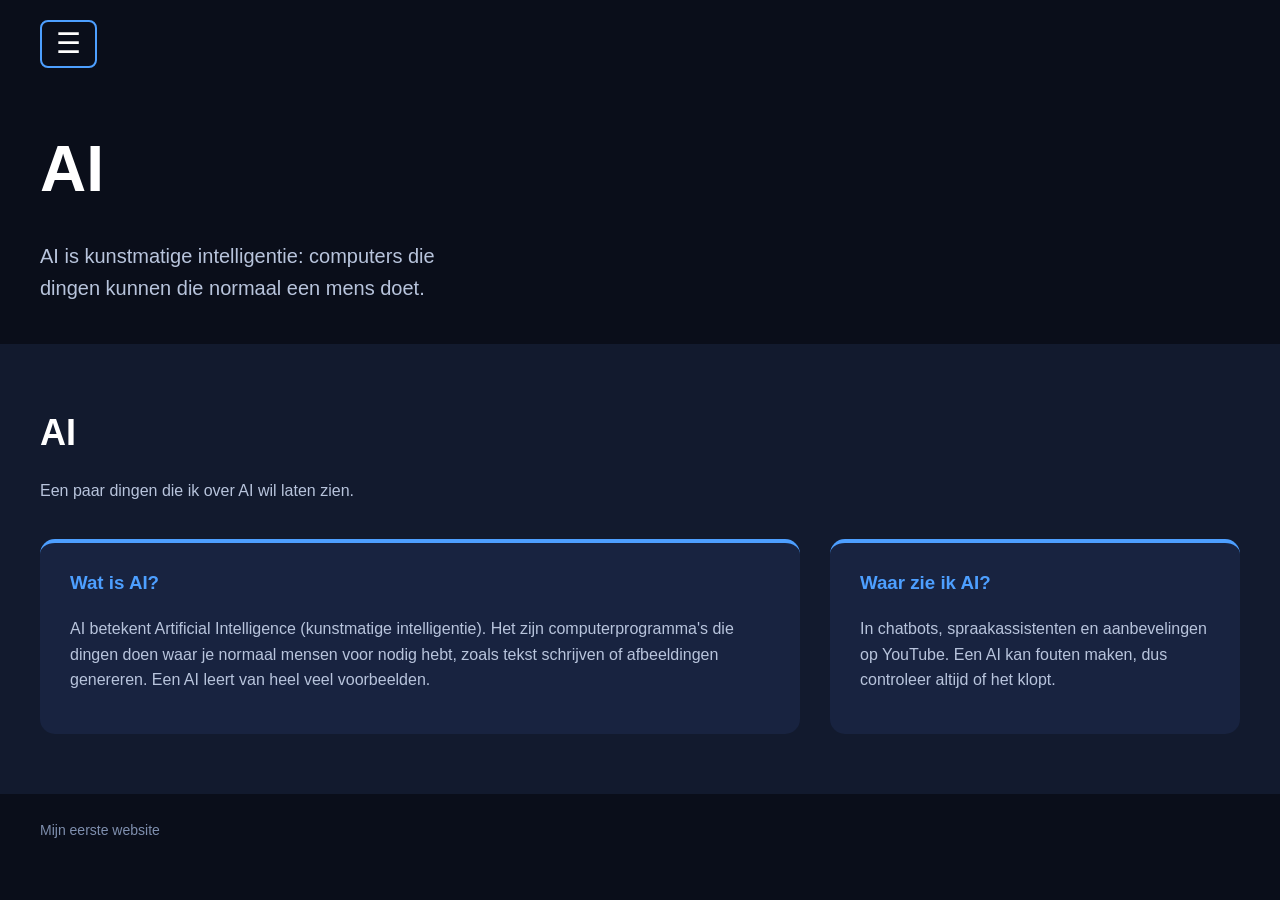
==== ai.html @ fea79978 "Officieel" ====
<!DOCTYPE html> <!-- dit is de pagina over ai -->
<html lang="nl"> <!-- hier begint de pagina -->
  <head>
    <title>AI</title>
    <meta charset="utf-8">
    <!-- zodat de pagina ook op een telefoon goed past -->
    <meta name="viewport" content="width=device-width, initial-scale=1">
    <!-- hier koppel ik het css-bestand aan deze pagina -->
    <link rel="stylesheet" type="text/css" href="opmaak.css">
  </head>
  <body>

    <!-- deze pagina heeft geen foto rechts, daarom de klasse boven-zonder-foto -->
    <div class="boven boven-zonder-foto">

      <div class="links">
        <!-- hamburgermenu: details/summary is een ingebouwd html-element, klik op summary om open of dicht te klappen -->
        <details class="menubalk">
          <summary>☰</summary>
          <ul class="menu">
            <li><a href="index.html">Home</a></li>
            <li><a href="binairstelsel.html">Binair stelsel</a></li>
            <li><a href="kleurmodellen.html">Kleurmodellen</a></li>
            <li><a href="compressie.html">Compressie</a></li>
            <li><a class="actief" href="ai.html">AI</a></li>
          </ul>
        </details>

        <h1>AI</h1>
        <p>AI is kunstmatige intelligentie: computers die dingen kunnen die normaal een mens doet.</p>
      </div>

    </div>

    <!-- onderste deel: wat is AI en waar zie ik het -->
    <div class="wat">
      <h2>AI</h2>
      <p>Een paar dingen die ik over AI wil laten zien.</p>

      <div class="kolommen">
        <div class="kolom1">
          <h3>Wat is AI?</h3>
          <p>AI betekent Artificial Intelligence (kunstmatige intelligentie). Het zijn computerprogramma's die dingen doen waar je normaal mensen voor nodig hebt, zoals tekst schrijven of afbeeldingen genereren. Een AI leert van heel veel voorbeelden.</p>
        </div>
        <div class="kolom2">
          <h3>Waar zie ik AI?</h3>
          <p>In chatbots, spraakassistenten en aanbevelingen op YouTube. Een AI kan fouten maken, dus controleer altijd of het klopt.</p>
        </div>
      </div>
    </div>

    <footer>Mijn eerste website</footer>

  </body>
</html>
---- opmaak.css ----
/* ===== ALGEMEEN: dingen die voor de hele site gelden ===== */

/* body = de hele pagina. Donkerblauwe achtergrond, witte tekst, klaar */
body {
  margin: 0;                      /* geen rand om de pagina heen */
  background-color: #0a0e1a;      /* donkerblauw, lijkt me gewoon cool */
  color: white;                   /* tekstkleur, want donker + zwarte tekst = niks zien */
  font-family: Arial, sans-serif; /* lettertype, Arial is saai maar werkt altijd */
  line-height: 1.6;               /* ruimte tussen de regels, anders lijkt het een brij */
}

/* alle paragrafen (p) iets grijsblauw ipv wit, ziet er rustiger uit */
p {
  color: #b8c4dc;
}

/* alle links blauw, anders zijn ze paars/lelijk */
a {
  color: #4d9fff;
}


/* ===== MENU (het hamburgerding bovenin) ===== */

/* de doos om het hele menu heen */
.menubalk {
  position: relative;   /* nodig zodat het uitklapmenu eronder blijft hangen */
  margin-bottom: 50px;  /* ruimte onder het knopje zodat het niet tegen de titel plakt */
}

/* het knopje met die 3 streepjes ☰ */
.menubalk summary {
  cursor: pointer;               /* handje als je er met je muis op staat */
  display: inline-block;         /* knopje is zo breed als nodig, niet de hele regel */
  font-size: 28px;               /* groot genoeg om op te klikken */
  line-height: 1;
  padding: 8px 14px;             /* ruimte binnen het knopje */
  border: 2px solid #4d9fff;     /* blauw randje */
  border-radius: 8px;            /* afgeronde hoekjes */
  list-style: none;              /* haalt het standaard pijltje weg */
}

/* het standaard pijltje weghalen voor Chrome en dat soort browsers */
.menubalk summary::-webkit-details-marker {
  display: none;
}

/* als het menu open is wordt het knopje felblauw */
.menubalk[open] summary {
  background-color: #1e4fd8;
}

/* de lijst met links die uitklapt */
.menu {
  position: absolute;            /* zweeft los over de rest heen */
  top: 55px;                     /* 55px van boven = net onder het knopje */
  left: 0;                       /* helemaal links */
  margin: 0;
  padding: 0;
  list-style-type: none;         /* geen bolletjes voor de lijst */
  background-color: #121a2e;
  border: 2px solid #4d9fff;
  border-radius: 8px;
  overflow: hidden;              /* zodat de hoekjes mooi rond blijven */
  min-width: 190px;              /* minimaal zo breed, anders wordt het smal */
  z-index: 10;                   /* ligt boven de andere dingen, anders verdwijnt het eronder */
}

/* elke link in het menu */
.menu li a {
  display: block;                /* hele balk is klikbaar, niet alleen de tekst */
  color: white;
  padding: 14px 20px;            /* eerst boven/onder, dan links/rechts */
  text-decoration: none;         /* geen streepje onder de link */
  transition: background-color 0.15s ease; /* kleur verandert soepel ipv ineens */
}

/* als je er met je muis overheen gaat (hover) wordt het blauw */
.menu li a:hover {
  background-color: #1e4fd8;
}

/* de pagina waar je nu op zit is altijd blauw */
.menu li a.actief {
  background-color: #1e4fd8;
}


/* ===== BOVENSTE DEEL: tekst links, foto rechts ===== */

/* flex = dingen naast elkaar zetten ipv onder elkaar */
.boven {
  display: flex;
}

/* de tekstkant, 50% van de breedte */
.links {
  width: 50%;
  padding: 20px 40px;            /* ruimte binnenin zodat de tekst niet tegen de rand zit */
  box-sizing: border-box;        /* padding telt mee in de 50%, anders past het niet */
}

/* als er geen foto is mag de tekst de hele breedte (tot 700px) */
.boven-zonder-foto .links {
  width: 100%;
  max-width: 700px;
}

/* de grote titel */
h1 {
  font-size: 64px;               /* groot, het is de titel */
  margin: 10px 0 10px 0;         /* boven, rechts, onder, links */
}

/* paragrafen in de tekstkant: iets groter en niet te breed */
.links p {
  font-size: 20px;
  max-width: 420px;              /* anders worden de regels te lang om te lezen */
}

/* de knop ("Bekijk wat ik doe") */
.knop {
  display: inline-block;
  margin-top: 20px;
  padding: 12px 28px;
  background-color: #1e4fd8;
  color: white;
  text-decoration: none;         /* geen streepje onder de tekst */
  border-radius: 30px;           /* heel rond, dan lijkt het een echte knop */
  transition: background-color 0.15s ease;
}

/* knop wordt lichter als je er overheen gaat */
.knop:hover {
  background-color: #4d9fff;
}

/* de fotokant, de andere 50% */
.foto {
  width: 50%;
}

/* de foto zelf */
.foto img {
  display: block;                /* haalt een vervelend gaatje onder de foto weg */
  width: 100%;                   /* foto vult het hele vak */
  height: 100%;
  object-fit: cover;             /* foto wordt bijgesneden zodat hij past, niet uitgerekt */
  border-bottom-left-radius: 200px; /* grote ronde hoek linksonder, voor de looks */
}

/* alleen voor de binaire stelsel pagina: hele afbeelding laten zien, niks afsnijden */
.foto-binair img {
  object-fit: contain;
}


/* ===== "WAT IK DOE" GEDEELTE ===== */

/* het lichtere vak onder de bovenkant */
.wat {
  background-color: #121a2e;
  padding: 60px 40px;            /* veel ruimte, dan ziet het er minder volgepropt uit */
}

/* kopjes van niveau 2 */
h2 {
  font-size: 36px;
  margin: 0 0 5px 0;
}

/* de twee vakken naast elkaar (Informatica en Gamen) */
.kolommen {
  display: flex;                 /* naast elkaar */
  gap: 30px;                     /* ruimte tussen de vakken */
  margin-top: 35px;
}

/* eerste vak is 2x zo breed als het tweede (2 tegen 1) */
.kolom1 {
  flex: 2;
}

.kolom2 {
  flex: 1;
}

/* opmaak die voor allebei de vakken hetzelfde is, daarom 1 keer opgeschreven met een komma */
.kolom1, .kolom2 {
  background-color: #182340;
  padding: 25px 30px;
  border-radius: 15px;
  border-top: 4px solid #4d9fff; /* blauw streepje bovenaan, ziet er netjes uit */
  transition: transform 0.15s ease;
}

/* vakje springt een beetje omhoog als je erop gaat staan */
.kolom1:hover, .kolom2:hover {
  transform: translateY(-4px);   /* 4px omhoog (min = omhoog, vreemd maar waar) */
}

/* kopjes van niveau 3 in de vakken */
h3 {
  color: #4d9fff;
  margin-top: 0;                 /* anders zit er te veel ruimte boven */
}


/* ===== ONDERKANT ===== */

/* het stukje helemaal onderaan de pagina */
footer {
  padding: 25px 40px;
  color: #7f8fae;                /* grijs, mag niet te veel opvallen */
  font-size: 14px;
}


/* ===== TABEL (binair stelsel pagina) ===== */

table {
  border-collapse: collapse;     /* randjes van de vakjes plakken aan elkaar ipv dubbele lijnen */
  margin-top: 20px;
}

/* th = kop van een kolom, td = gewoon vakje. Allebei krijgen dit */
th, td {
  border: 1px solid #2a3a5c;     /* dun randje om elk vakje */
  padding: 10px 16px;
  text-align: center;            /* getallen in het midden */
}

/* de bovenste rij (128, 64, 32...) iets anders van kleur */
th {
  background-color: #182340;
  color: #4d9fff;
}

/* de vakjes eronder (0 en 1) */
td {
  color: #b8c4dc;
}


/* ===== AFBEELDING OP DE KLEURMODELLEN PAGINA ===== */

.kleurenfoto {
  margin-top: 30px;
  max-width: 480px;              /* niet te groot */
}

.kleurenfoto img {
  width: 100%;                   /* past zich aan aan het vak waar hij in zit */
  border-radius: 15px;           /* afgeronde hoekjes */
}


/* ===== TELEFOON ===== */

/* alles hieronder werkt alleen als het scherm 700px of smaller is (dus telefoon) */
@media (max-width: 700px) {
  /* niks meer naast elkaar, alles gewoon onder elkaar */
  .boven, .kolommen {
    display: block;
  }
  /* tekst en foto nemen de hele breedte */
  .links, .foto {
    width: 100%;
  }
  /* foto niet te hoog op een telefoon */
  .foto img {
    height: 250px;
  }
  /* titel kleiner, anders past hij niet */
  h1 {
    font-size: 44px;
  }
  /* de ronde hoek van de foto ook kleiner */
  .foto img {
    border-bottom-left-radius: 80px;
  }
  /* beetje ruimte tussen de vakken die nu onder elkaar staan */
  .kolom1, .kolom2 {
    margin-bottom: 20px;
  }
}


/* ===== NIEUW: extra dingen voor de nieuwe pagina's (zelfde kleuren als de rest van de site) ===== */

/* meerdere h2's in het lichte vak: wat ruimte ertussen, behalve bij de eerste */
.wat h2 { margin-top: 45px; }
.wat h2:first-child { margin-top: 0; }

/* brede tabel mag zijwaarts scrollen op een telefoon, zodat de pagina niet breder wordt */
.scroll { overflow-x: auto; }

/* kleurvakje in de tabel en bij de kleurkiezer: breedte 60px, hoogte 24px */
.vak {
  width: 60px;
  height: 24px;
  margin: 0 auto;                /* in het midden van het vakje */
  border: 1px solid #b8c4dc;
  border-radius: 6px;
}

/* invoervakjes: donker met blauw randje, past bij de rest */
input {
  width: 80px;
  padding: 8px;
  background-color: #0a0e1a;
  color: white;                  /* tekstkleur in het vakje */
  border: 2px solid #4d9fff;
  border-radius: 8px;
  font-size: 16px;
}

/* een knop die een echte button is (ipv een link) */
button.knop {
  border: none;
  cursor: pointer;
  font-size: 16px;
  margin-top: 0;
}

/* de uitkomst van een rekenhulp: groot en wit */
.uitvoer {
  font-size: 28px;
  color: white;
  font-weight: bold;
}

/* afbeelding die een link naar een video is */
.videolink img {
  display: block;
  width: 100%;
  border-radius: 15px;
  border: 2px solid #4d9fff;
}

/* het spel Binary Bonanza (iframe): breedte 100% tot 700px, hoogte 500px */
iframe.spel {
  display: block;
  width: 100%;
  max-width: 700px;
  height: 500px;
  margin-top: 20px;
  border: 2px solid #4d9fff;
  border-radius: 15px;
}
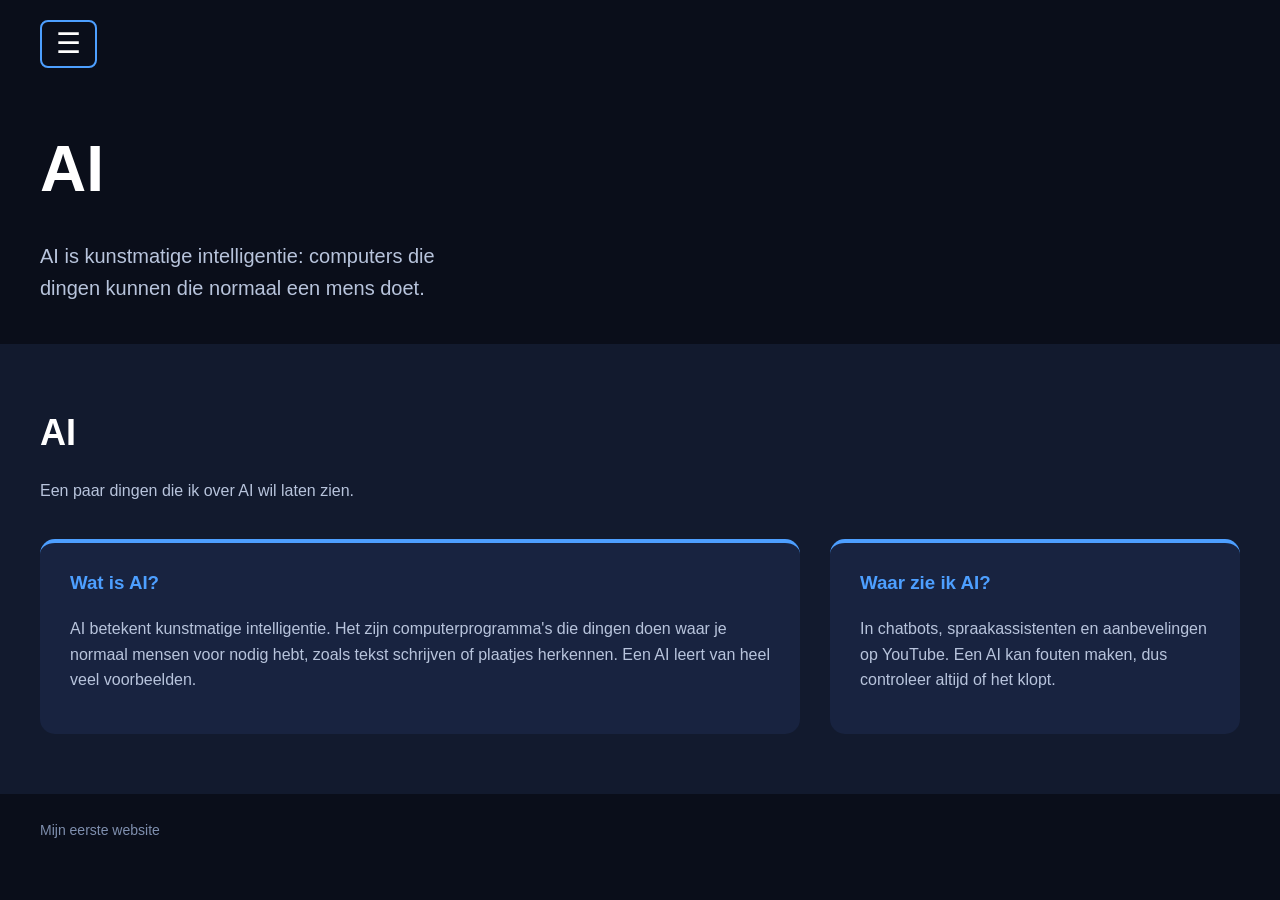
==== commit d45d70fb: "Officieel" ====
--- a/ai.html
+++ b/ai.html
@@ -40,7 +40,7 @@
       <div class="kolommen">
         <div class="kolom1">
           <h3>Wat is AI?</h3>
-          <p>AI betekent Artificial Intelligence (kunstmatige intelligentie). Het zijn computerprogramma's die dingen doen waar je normaal mensen voor nodig hebt, zoals tekst schrijven of afbeeldingen genereren. Een AI leert van heel veel voorbeelden.</p>
+          <p>AI betekent kunstmatige intelligentie. Het zijn computerprogramma's die dingen doen waar je normaal mensen voor nodig hebt, zoals tekst schrijven of plaatjes herkennen. Een AI leert van heel veel voorbeelden.</p>
         </div>
         <div class="kolom2">
           <h3>Waar zie ik AI?</h3>
--- a/opmaak.css
+++ b/opmaak.css
@@ -295,7 +295,7 @@
 /* brede tabel mag zijwaarts scrollen op een telefoon, zodat de pagina niet breder wordt */
 .scroll { overflow-x: auto; }
 
-/* kleurvakje in de tabel en bij de kleurkiezer: breedte 60px, hoogte 24px */
+/* kleurvakje in de kleurentabel: breedte 60px, hoogte 24px */
 .vak {
   width: 60px;
   height: 24px;
@@ -304,32 +304,6 @@
   border-radius: 6px;
 }
 
-/* invoervakjes: donker met blauw randje, past bij de rest */
-input {
-  width: 80px;
-  padding: 8px;
-  background-color: #0a0e1a;
-  color: white;                  /* tekstkleur in het vakje */
-  border: 2px solid #4d9fff;
-  border-radius: 8px;
-  font-size: 16px;
-}
-
-/* een knop die een echte button is (ipv een link) */
-button.knop {
-  border: none;
-  cursor: pointer;
-  font-size: 16px;
-  margin-top: 0;
-}
-
-/* de uitkomst van een rekenhulp: groot en wit */
-.uitvoer {
-  font-size: 28px;
-  color: white;
-  font-weight: bold;
-}
-
 /* afbeelding die een link naar een video is */
 .videolink img {
   display: block;
@@ -338,13 +312,16 @@
   border: 2px solid #4d9fff;
 }
 
-/* het spel Binary Bonanza (iframe): breedte 100% tot 700px, hoogte 500px */
+/* het spel Binary Bonanza (iframe): breedte max 700px, hoogte 500px, in het midden van het vak */
 iframe.spel {
   display: block;
   width: 100%;
   max-width: 700px;
   height: 500px;
-  margin-top: 20px;
+  margin: 0 auto;
   border: 2px solid #4d9fff;
   border-radius: 15px;
 }
+
+/* het vak met het spel mag niet omhoog springen als je erop gaat staan, dat is irritant tijdens het spelen */
+.spelkaart:hover { transform: none; }
